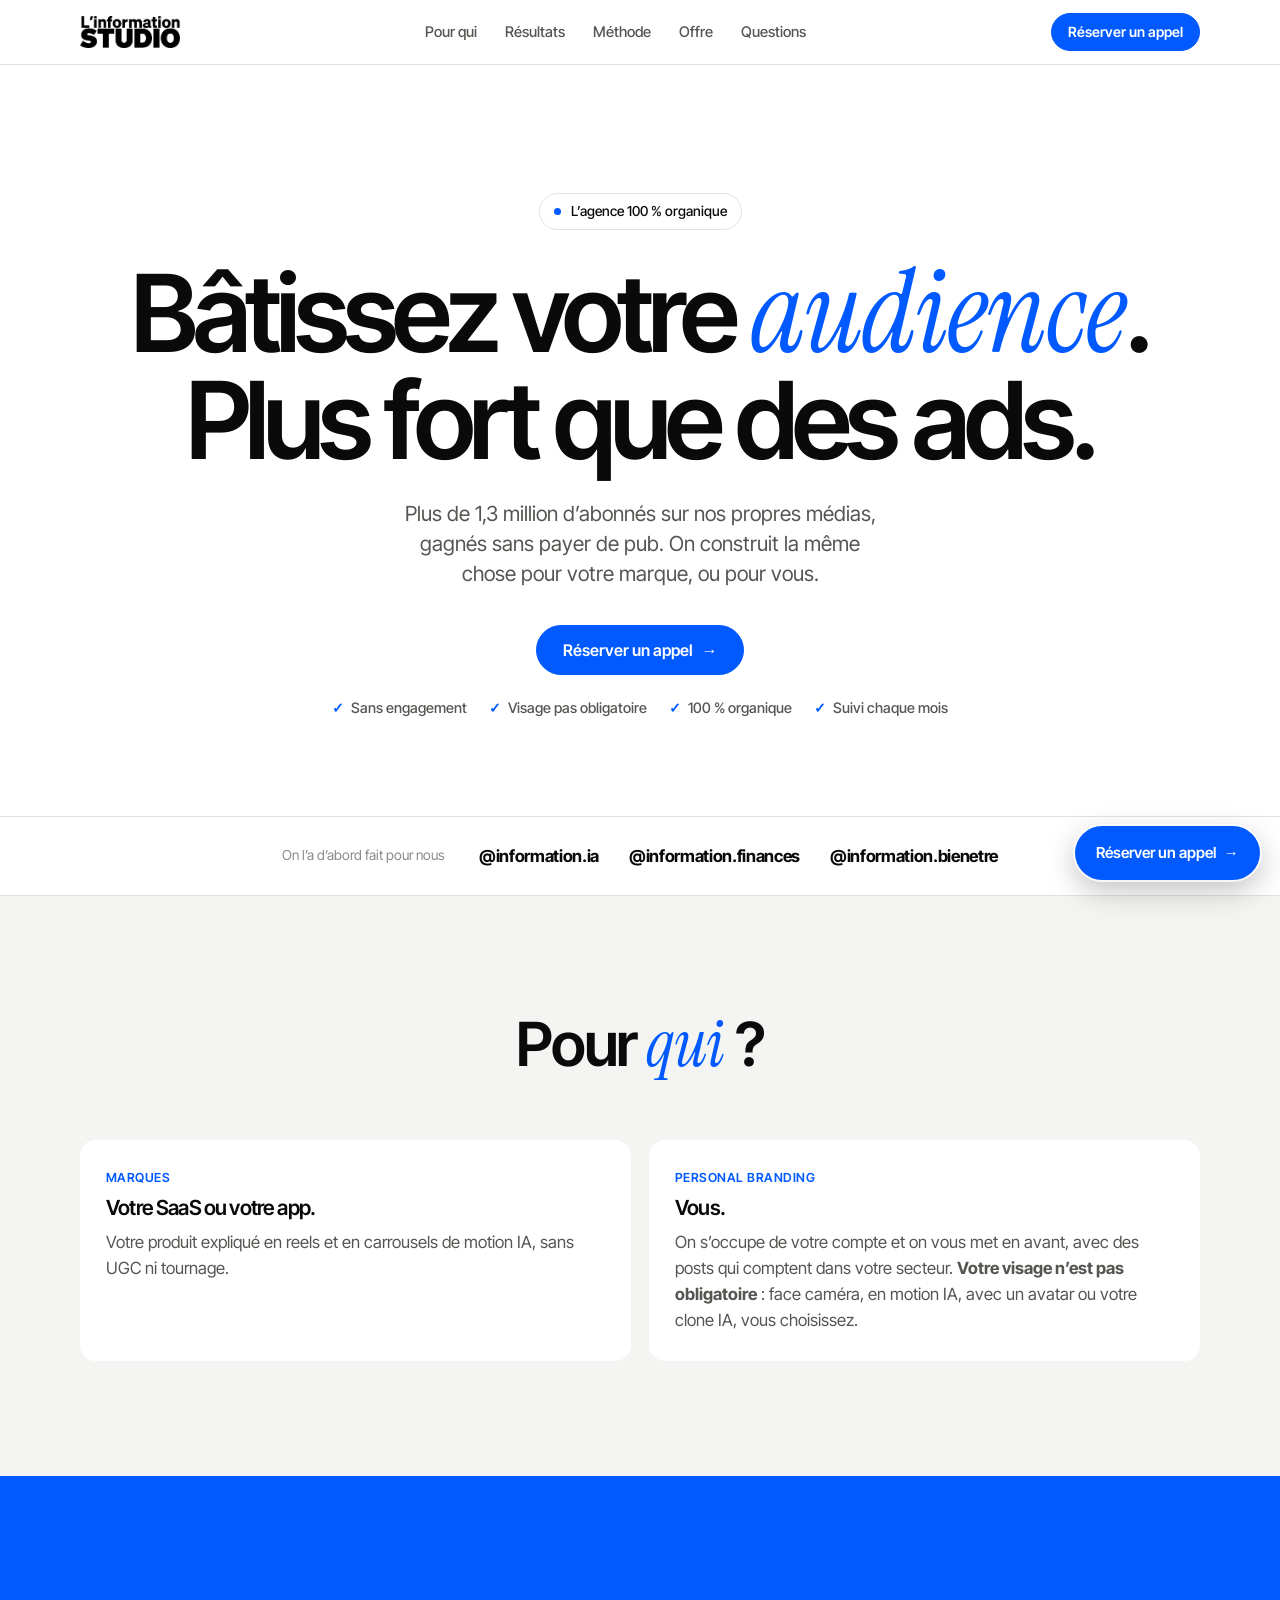
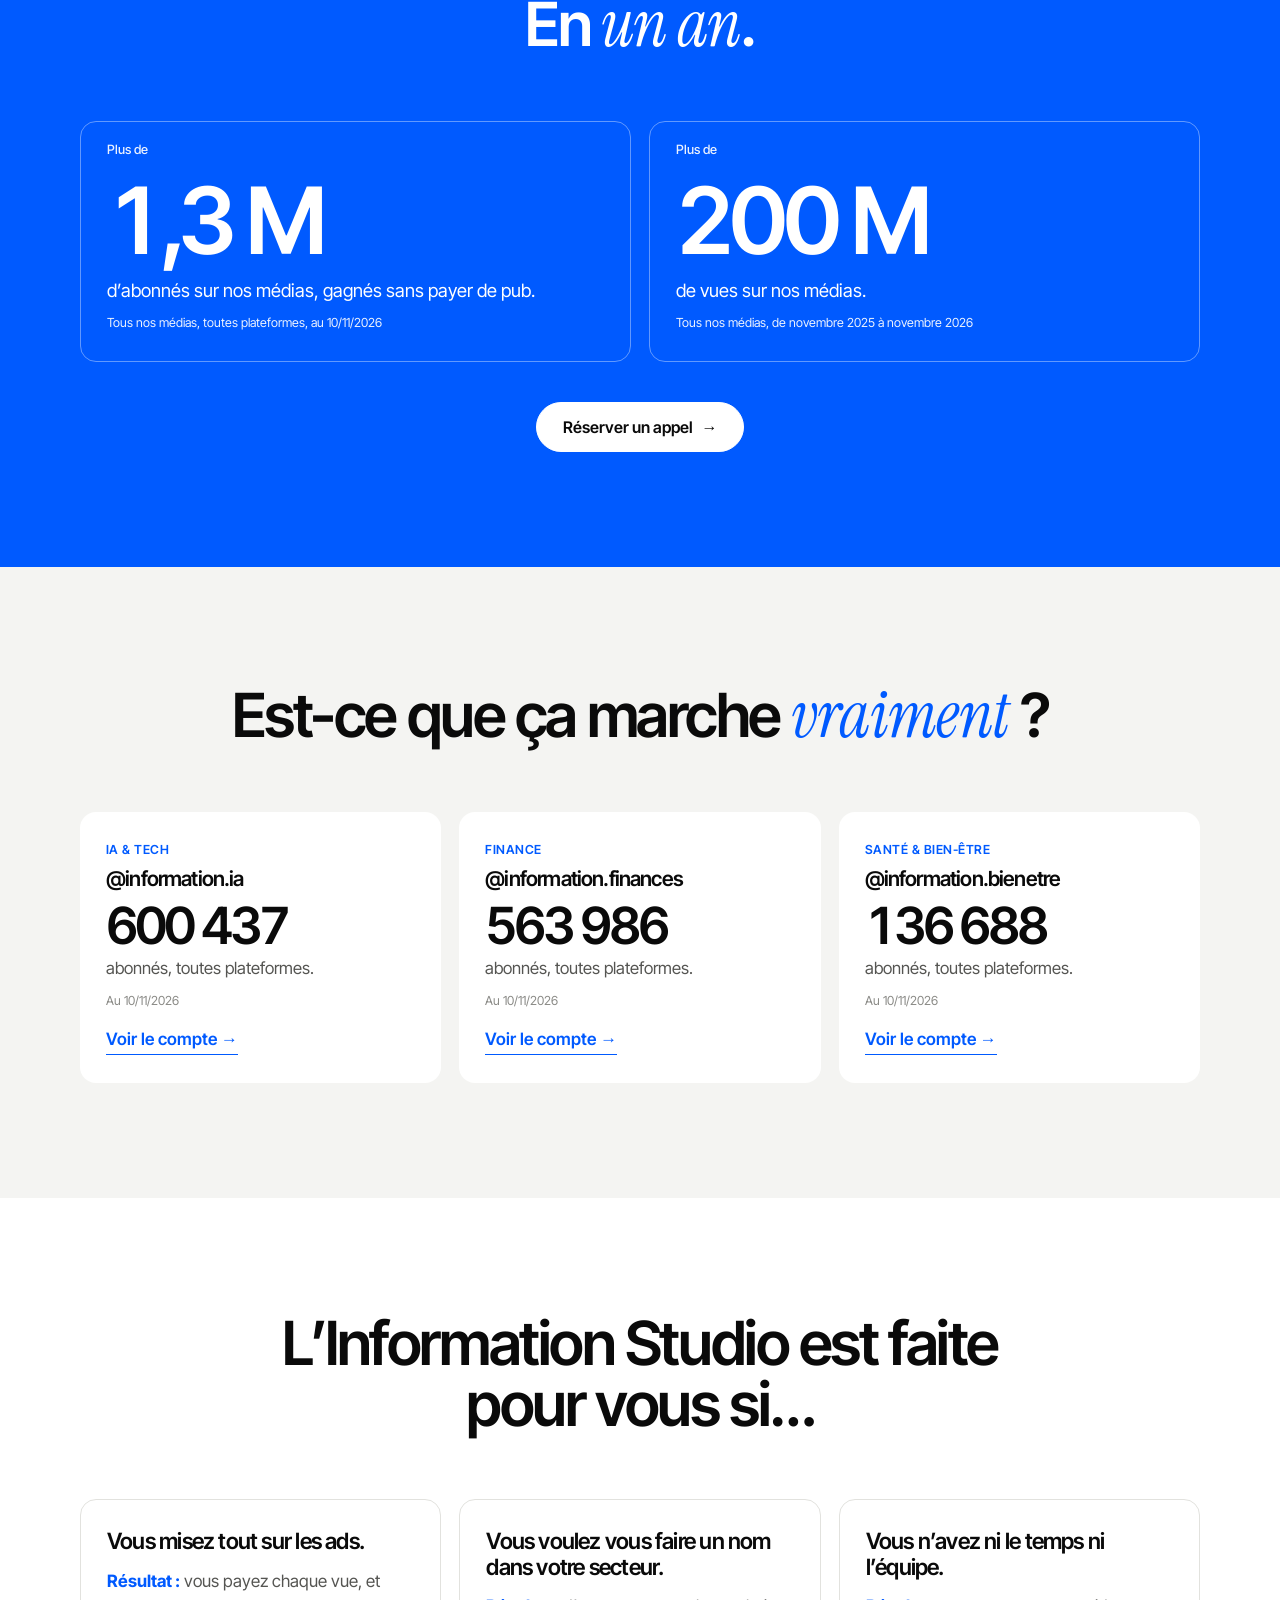
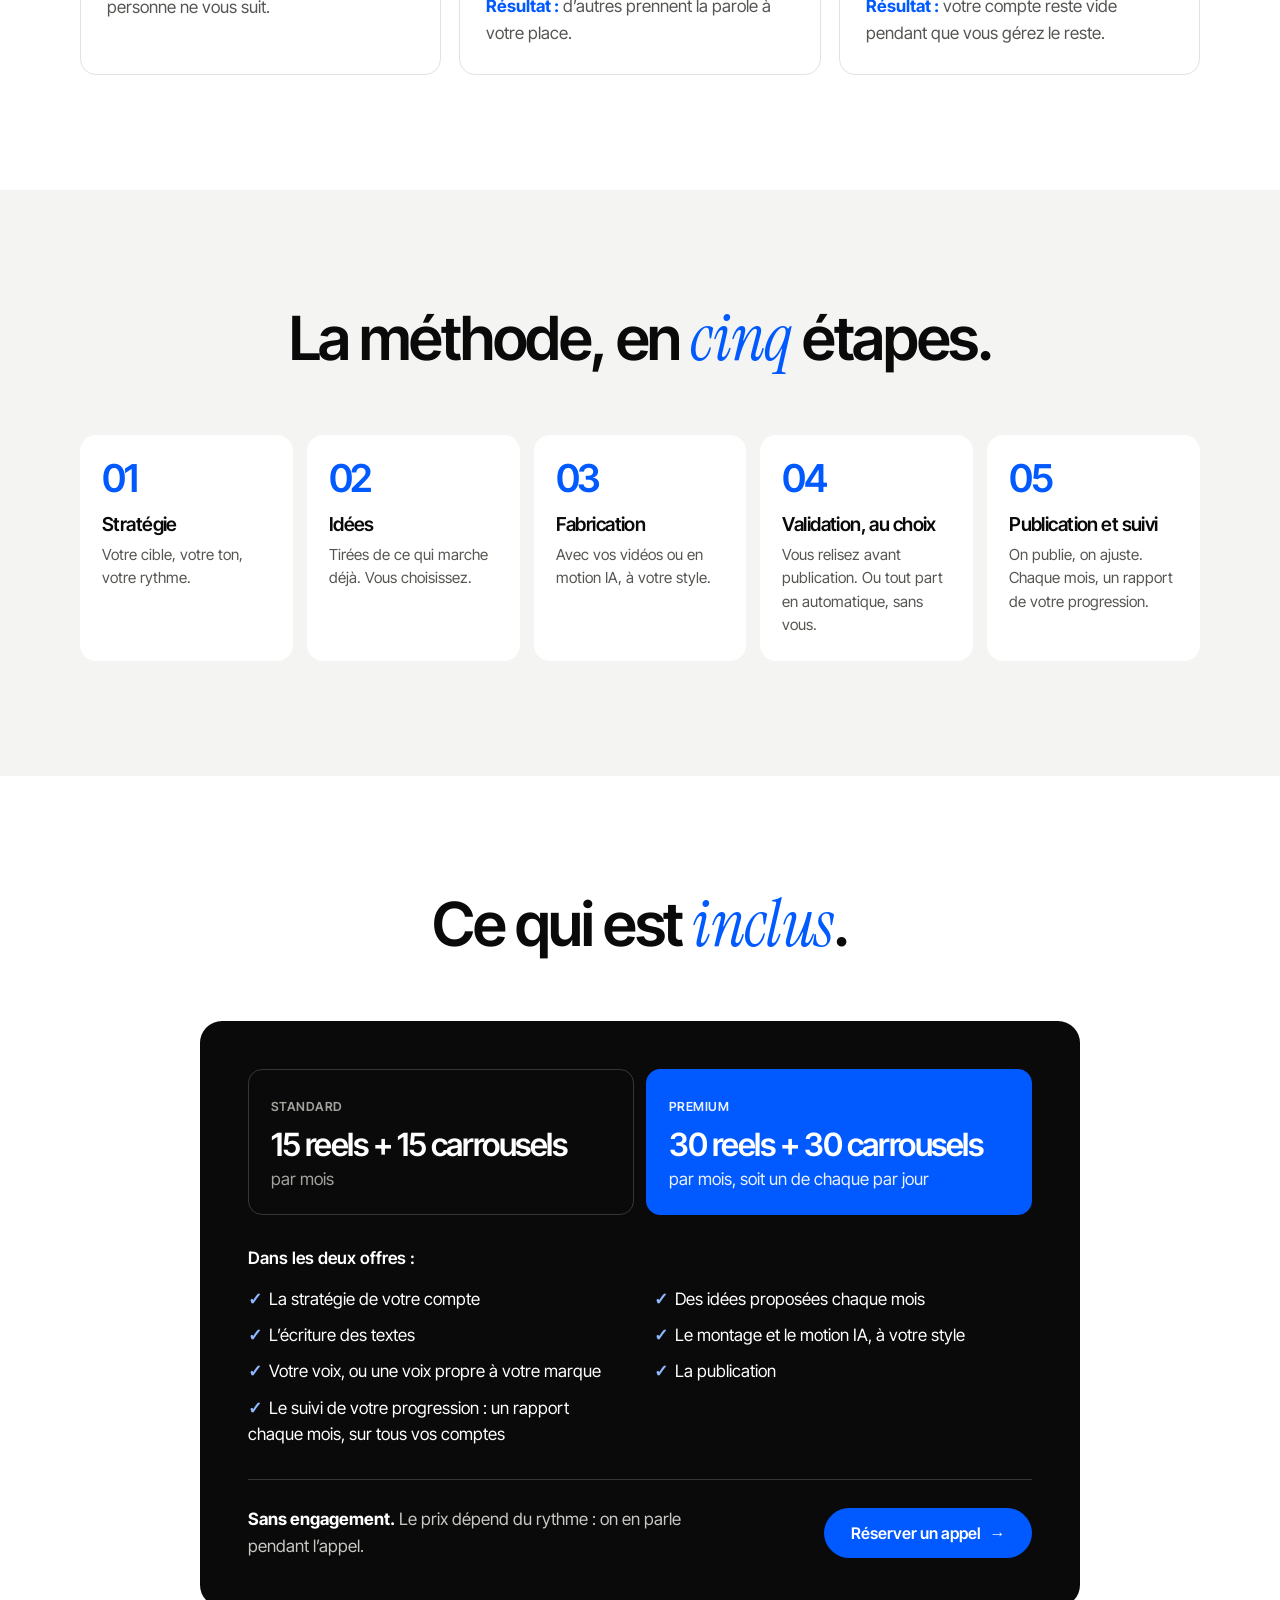
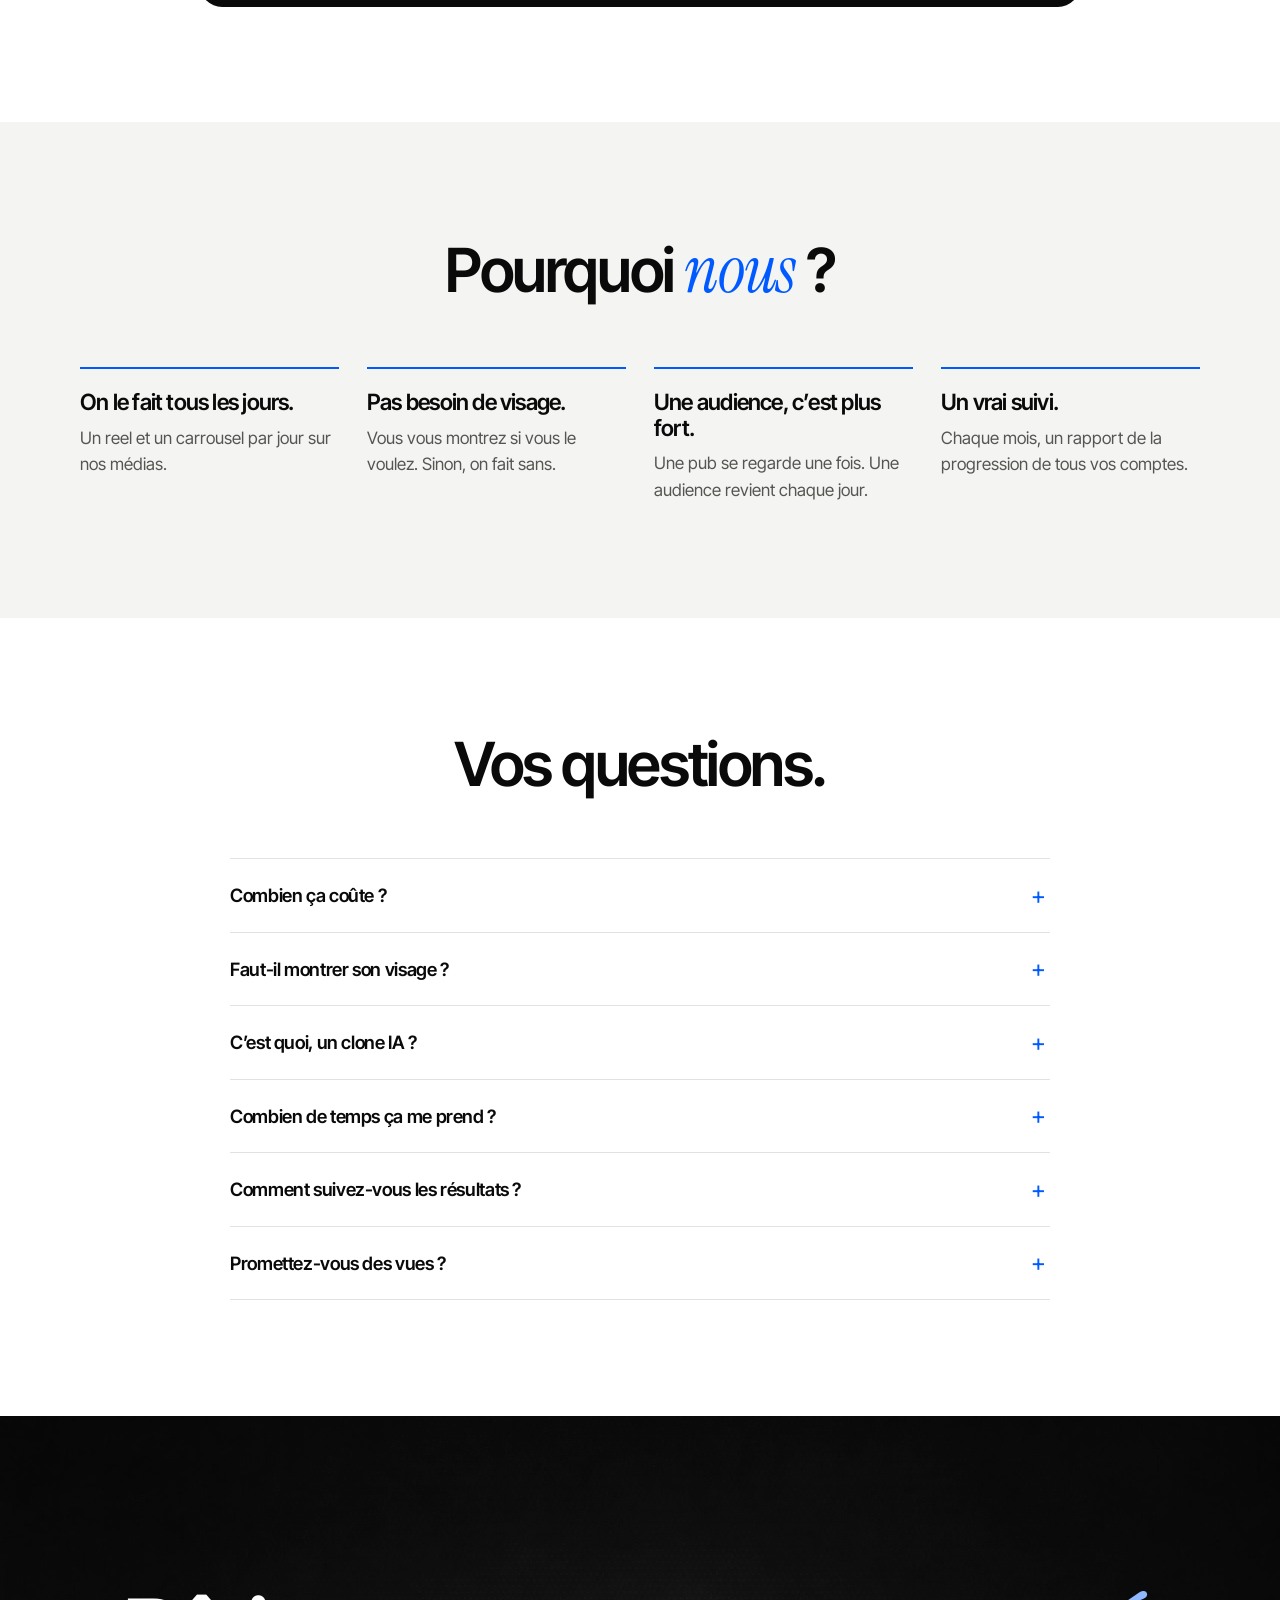
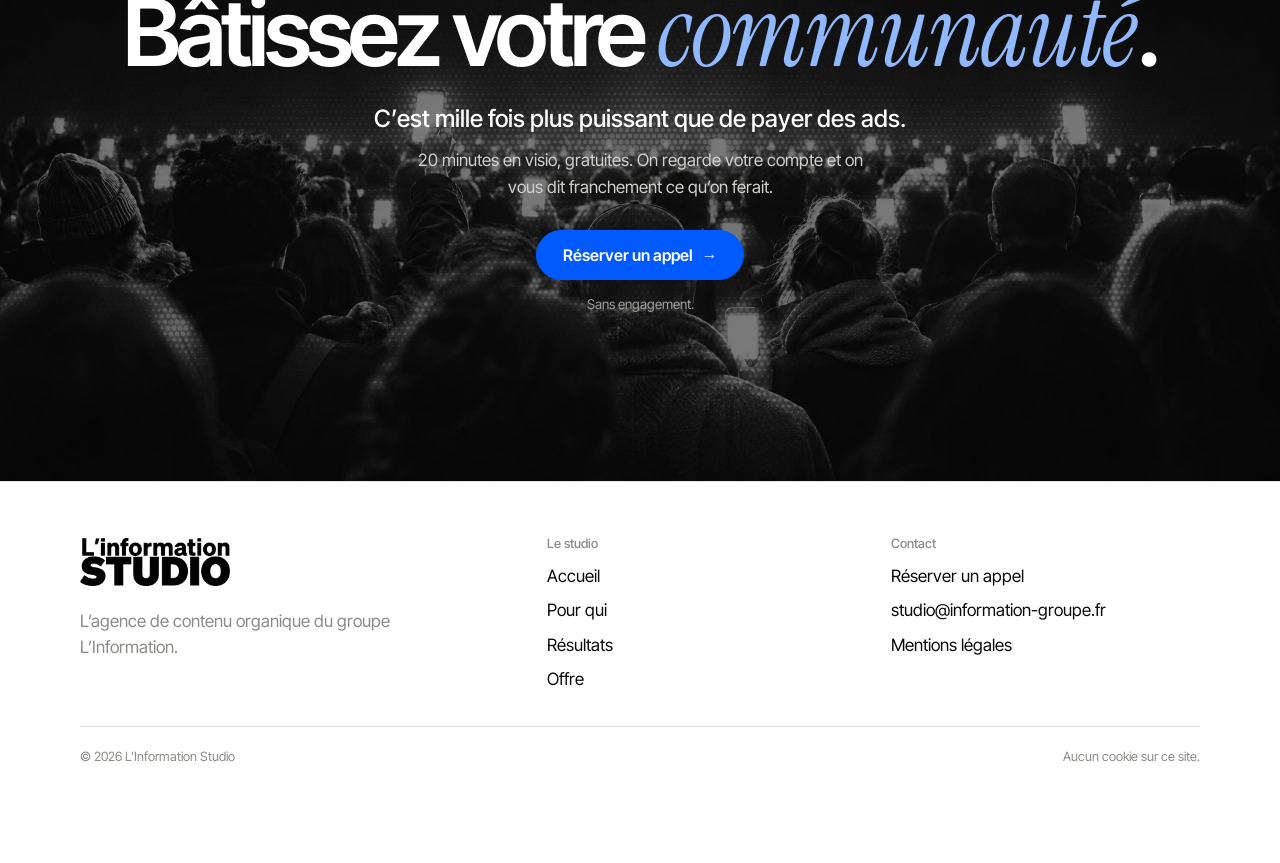
==== index.html @ b2f8e1bd "Mise en ligne du 11/11/2026 à 16:15" ====
<!doctype html>
<html lang="fr">
<head>
  <meta charset="utf-8">
  <meta name="viewport" content="width=device-width, initial-scale=1">
  <title>L’Information Studio — Bâtissez votre audience, c’est plus fort que des ads</title>
  <meta name="description" content="L’Information Studio bâtit l’audience organique des SaaS, des apps et des personnes, en reels et en carrousels. Une audience, une communauté : bien plus fort que des ads.">
  <meta name="robots" content="noindex">
  <meta name="theme-color" content="#ffffff">
  <meta property="og:type" content="website">
  <meta property="og:locale" content="fr_FR">
  <meta property="og:site_name" content="L’Information Studio">
  <meta property="og:title" content="Bâtissez votre audience. C’est plus fort que des ads.">
  <meta property="og:description" content="Reels et carrousels pour votre marque ou pour vous, avec ou sans visage. Chaque abonné gagné reste à vous.">
  <meta property="og:image" content="https://victor21270.github.io/information-studio/assets/apercu.png">
  <meta property="og:image:width" content="1200">
  <meta property="og:image:height" content="630">
  <meta name="twitter:card" content="summary_large_image">
  <link rel="icon" href="assets/favicon.png" type="image/png">
  <link rel="apple-touch-icon" href="assets/apple-touch-icon.png">
  <link rel="preload" href="assets/fonts/inter-tight-latin-600-normal.woff2" as="font" type="font/woff2" crossorigin>
  <link rel="stylesheet" href="style.css?v=0a76115e">
  <script src="script.js?v=7c178f80" defer></script>
</head>
<body>
  <a class="lien-evitement" href="#contenu">Aller au contenu</a>
  <header class="menu">
    <div class="page menu-in">
      <a class="logo" href="index.html" aria-label="L’Information Studio, accueil">
        <img src="assets/logo-studio.png" alt="L’Information Studio" width="100" height="32">
      </a>
      <nav class="nav" aria-label="Sections de la page">
        <a href="#pour-qui">Pour qui</a>
        <a href="#resultats">Résultats</a>
        <a href="#methode">Méthode</a>
        <a href="#offre">Offre</a>
        <a href="#questions">Questions</a>
      </nav>
      <a class="btn btn-petit" href="https://calendar.app.google/RDV-A-COMPLETER">Réserver un appel</a>
    </div>
  </header>
  <main id="contenu">

    <section class="une">
      <div class="page">
        <p class="etiquette">L’agence 100&nbsp;% organique</p>
        <h1>Bâtissez votre <em>audience</em>.<br>Plus fort que des ads.</h1>
        <p class="sous">Plus de 1,3&nbsp;million d’abonnés sur nos propres médias, gagnés sans payer de pub. On construit la même chose pour votre marque, ou pour vous.</p>
        <a class="btn" href="https://calendar.app.google/RDV-A-COMPLETER">Réserver un appel <span aria-hidden="true">→</span></a>
        <ul class="garanties"><li>Sans engagement</li><li>Visage pas obligatoire</li><li>100&nbsp;% organique</li><li>Suivi chaque mois</li></ul>
      </div>
    </section>

    <section class="bande" aria-label="Nos médias">
      <div class="page bande-in">
        <p>On l’a d’abord fait pour nous</p>
        <ul>
          <li><a href="https://www.instagram.com/information.ia/" target="_blank" rel="noopener">@information.ia</a></li>
          <li><a href="https://www.instagram.com/information.finances/" target="_blank" rel="noopener">@information.finances</a></li>
          <li><a href="https://www.instagram.com/information.bienetre/" target="_blank" rel="noopener">@information.bienetre</a></li>
        </ul>
      </div>
    </section>

    <section class="section gris-fond" id="pour-qui">
      <div class="page">
      <div class="titre">
        <h2>Pour <em>qui</em>&nbsp;?</h2>
      </div>
        <div class="cartes deux">
        <article class="carte">
          <span class="tag">Marques</span>
          <h3>Votre SaaS ou votre app.</h3>
          <p>Votre produit expliqué en reels et en carrousels de motion IA, sans UGC ni tournage.</p>
        </article>
        <article class="carte">
          <span class="tag">Personal branding</span>
          <h3>Vous.</h3>
          <p>On s’occupe de votre compte et on vous met en avant, avec des posts qui comptent dans votre secteur. <b>Votre visage n’est pas obligatoire</b>&nbsp;: face caméra, en motion IA, avec un avatar ou votre clone IA, vous choisissez.</p>
        </article>
        </div>
      </div>
    </section>

    <section class="section bande-accent">
      <div class="page">
      <div class="titre">
        <h2>En <em>un an</em>.</h2>
      </div>
        <div class="chiffres">
        <div class="case">
          <div class="n"><small>Plus de</small>1,3&nbsp;M</div>
          <p>d’abonnés sur nos médias, gagnés sans payer de pub.</p>
          <span class="source">Tous nos médias, toutes plateformes, au 10/11/2026</span>
        </div>
        <div class="case">
          <div class="n"><small>Plus de</small>200&nbsp;M</div>
          <p>de vues sur nos médias.</p>
          <span class="source">Tous nos médias, de novembre 2025 à novembre 2026</span>
        </div>
        </div>
        <div class="centre"><a class="btn btn-blanc" href="https://calendar.app.google/RDV-A-COMPLETER">Réserver un appel <span aria-hidden="true">→</span></a></div>
      </div>
    </section>

    <section class="section gris-fond" id="resultats">
      <div class="page">
      <div class="titre">
        <h2>Est-ce que ça marche <em>vraiment</em>&nbsp;?</h2>
      </div>
        <div class="cartes">
        <article class="carte">
          <span class="tag">IA &amp; tech</span>
          <h3>@information.ia</h3>
          <p><span class="gros">600&nbsp;437</span>abonnés, toutes plateformes.</p>
          <span class="source">Au 10/11/2026</span>
          <a class="lien" href="https://www.instagram.com/information.ia/" target="_blank" rel="noopener">Voir le compte <span aria-hidden="true">→</span></a>
        </article>
        <article class="carte">
          <span class="tag">Finance</span>
          <h3>@information.finances</h3>
          <p><span class="gros">563&nbsp;986</span>abonnés, toutes plateformes.</p>
          <span class="source">Au 10/11/2026</span>
          <a class="lien" href="https://www.instagram.com/information.finances/" target="_blank" rel="noopener">Voir le compte <span aria-hidden="true">→</span></a>
        </article>
        <article class="carte">
          <span class="tag">Santé &amp; bien-être</span>
          <h3>@information.bienetre</h3>
          <p><span class="gros">136&nbsp;688</span>abonnés, toutes plateformes.</p>
          <span class="source">Au 10/11/2026</span>
          <a class="lien" href="https://www.instagram.com/information.bienetre/" target="_blank" rel="noopener">Voir le compte <span aria-hidden="true">→</span></a>
        </article>
        </div>
      </div>
    </section>

    <section class="section">
      <div class="page">
      <div class="titre">
        <h2>L’Information Studio est faite pour vous si…</h2>
      </div>
        <div class="situations">
        <div class="situation">
          <h3>Vous misez tout sur les ads.</h3>
          <p><b>Résultat&nbsp;:</b> vous payez chaque vue, et personne ne vous suit.</p>
        </div>
        <div class="situation">
          <h3>Vous voulez vous faire un nom dans votre secteur.</h3>
          <p><b>Résultat&nbsp;:</b> d’autres prennent la parole à votre place.</p>
        </div>
        <div class="situation">
          <h3>Vous n’avez ni le temps ni l’équipe.</h3>
          <p><b>Résultat&nbsp;:</b> votre compte reste vide pendant que vous gérez le reste.</p>
        </div>
        </div>
      </div>
    </section>

    <section class="section gris-fond" id="methode">
      <div class="page">
      <div class="titre">
        <h2>La méthode, en <em>cinq</em> étapes.</h2>
      </div>
        <ol class="etapes">
        <li>
          <span class="num">01</span>
          <h3>Stratégie</h3>
          <p>Votre cible, votre ton, votre rythme.</p>
        </li>
        <li>
          <span class="num">02</span>
          <h3>Idées</h3>
          <p>Tirées de ce qui marche déjà. Vous choisissez.</p>
        </li>
        <li>
          <span class="num">03</span>
          <h3>Fabrication</h3>
          <p>Avec vos vidéos ou en motion IA, à votre style.</p>
        </li>
        <li>
          <span class="num">04</span>
          <h3>Validation, au choix</h3>
          <p>Vous relisez avant publication. Ou tout part en automatique, sans vous.</p>
        </li>
        <li>
          <span class="num">05</span>
          <h3>Publication et suivi</h3>
          <p>On publie, on ajuste. Chaque mois, un rapport de votre progression.</p>
        </li>
        </ol>
      </div>
    </section>

    <section class="section" id="offre">
      <div class="page">
      <div class="titre">
        <h2>Ce qui est <em>inclus</em>.</h2>
      </div>
        <div class="pack">
          <div class="offres">
            <div class="offre">
              <span class="tag">Standard</span>
              <div class="o-n">15 reels + 15 carrousels</div>
              <span class="o-r">par mois</span>
            </div>
            <div class="offre premium">
              <span class="tag">Premium</span>
              <div class="o-n">30 reels + 30 carrousels</div>
              <span class="o-r">par mois, soit un de chaque par jour</span>
            </div>
          </div>
          <p class="pack-titre">Dans les deux offres&nbsp;:</p>
          <ul class="coches"><li>La stratégie de votre compte</li><li>Des idées proposées chaque mois</li><li>L’écriture des textes</li><li>Le montage et le motion IA, à votre style</li><li>Votre voix, ou une voix propre à votre marque</li><li>La publication</li><li>Le suivi de votre progression&nbsp;: un rapport chaque mois, sur tous vos comptes</li></ul>
          <div class="pack-bas">
            <p><b>Sans engagement.</b> Le prix dépend du rythme&nbsp;: on en parle pendant l’appel.</p>
            <a class="btn" href="https://calendar.app.google/RDV-A-COMPLETER">Réserver un appel <span aria-hidden="true">→</span></a>
          </div>
        </div>
      </div>
    </section>

    <section class="section gris-fond">
      <div class="page">
      <div class="titre">
        <h2>Pourquoi <em>nous</em>&nbsp;?</h2>
      </div>
        <div class="pourquoi quatre">
        <div>
          <h3>On le fait tous les jours.</h3>
          <p>Un reel et un carrousel par jour sur nos médias.</p>
        </div>
        <div>
          <h3>Pas besoin de visage.</h3>
          <p>Vous vous montrez si vous le voulez. Sinon, on fait sans.</p>
        </div>
        <div>
          <h3>Une audience, c’est plus fort.</h3>
          <p>Une pub se regarde une fois. Une audience revient chaque jour.</p>
        </div>
        <div>
          <h3>Un vrai suivi.</h3>
          <p>Chaque mois, un rapport de la progression de tous vos comptes.</p>
        </div>
        </div>
      </div>
    </section>

    <section class="section" id="questions">
      <div class="page">
      <div class="titre">
        <h2>Vos questions.</h2>
      </div>
        <div class="faq">
          <details>
            <summary>Combien ça coûte&nbsp;?</summary>
            <p>Cela dépend du rythme choisi. On vous donne un prix clair pendant l’appel.</p>
          </details>
          <details>
            <summary>Faut-il montrer son visage&nbsp;?</summary>
            <p>Non. Pour une marque, tout se fait en motion IA, sans tournage. Pour vous, c’est au choix&nbsp;: face caméra avec votre téléphone, en motion IA sans aucun visage, avec un avatar ou avec votre clone IA.</p>
          </details>
          <details>
            <summary>C’est quoi, un clone IA&nbsp;?</summary>
            <p>Une version de vous faite par l’IA, à votre image et à votre voix. Il ne se crée qu’avec votre accord, et ses vidéos sont signalées comme faites par IA, comme le prévoient la loi influence de 2023 et l’AI Act européen.</p>
          </details>
          <details>
            <summary>Combien de temps ça me prend&nbsp;?</summary>
            <p>Un appel au départ. Ensuite, c’est au choix&nbsp;: vous relisez chaque contenu avant publication, ou tout tourne en automatique, sans vous.</p>
          </details>
          <details>
            <summary>Comment suivez-vous les résultats&nbsp;?</summary>
            <p>Chaque mois, vous recevez un rapport des performances de tous vos comptes&nbsp;: les abonnés, les vues, et ce qu’on ajuste pour le mois suivant.</p>
          </details>
          <details>
            <summary>Promettez-vous des vues&nbsp;?</summary>
            <p>Non, personne ne peut les promettre honnêtement. On promet la méthode, le rythme et un rapport franc chaque mois.</p>
          </details>
        </div>
      </div>
    </section>

    <section class="appel" id="rdv">
      <img class="appel-photo" src="assets/une-foule-tramee-2560.jpg" alt="" loading="lazy" decoding="async">
      <div class="page appel-in">
        <h2>Bâtissez votre <em>communauté</em>.</h2>
        <p class="punch">C’est mille fois plus puissant que de payer des ads.</p>
        <p>20 minutes en visio, gratuites. On regarde votre compte et on vous dit franchement ce qu’on ferait.</p>
        <a class="btn" href="https://calendar.app.google/RDV-A-COMPLETER">Réserver un appel <span aria-hidden="true">→</span></a>
        <span class="mention">Sans engagement.</span>
      </div>
    </section>
  </main>

  <footer class="pied">
    <div class="page">
      <div>
        <a class="logo" href="index.html" aria-label="L’Information Studio, accueil">
        <img src="assets/logo-studio.png" alt="L’Information Studio" width="100" height="32">
      </a>
        <p>L’agence de contenu organique du groupe L’Information.</p>
      </div>
      <div>
        <h4>Le studio</h4>
        <ul>
          <li><a href="index.html">Accueil</a></li>
          <li><a href="index.html#pour-qui">Pour qui</a></li>
          <li><a href="index.html#resultats">Résultats</a></li>
          <li><a href="index.html#offre">Offre</a></li>
        </ul>
      </div>
      <div>
        <h4>Contact</h4>
        <ul>
          <li><a href="https://calendar.app.google/RDV-A-COMPLETER">Réserver un appel</a></li>
          <!-- Adresse proposée, à créer chez OVH avant la mise en ligne -->
          <li><a href="mailto:studio@information-groupe.fr">studio@information-groupe.fr</a></li>
          <li><a href="mentions-legales.html">Mentions légales</a></li>
        </ul>
      </div>
      <div class="bas">
        <span>© 2026 L’Information Studio</span>
        <span>Aucun cookie sur ce site.</span>
      </div>
    </div>
  </footer>
  <a class="flottant" href="https://calendar.app.google/RDV-A-COMPLETER">Réserver un appel <span aria-hidden="true">→</span></a>
</body>
</html>
---- style.css ----
/* L'Information Studio — feuille de style, version 4 (09/11 au soir)
   Retour de Victor : « un peu trop complexe », revenir à la mécanique d'agenceshort, sur un site noir et blanc.
   Donc : fond blanc, texte noir, deux bandes noires, aucune couleur, aucun effet qui tourne.
   Léger avant tout : pas de filtre, pas de flou, pas de mélange de couleurs, pas d'animation en boucle.
   Polices hébergées sur le site : Inter Tight (OFL), Instrument Serif (OFL).
   11/11 : Victor trouve le noir et blanc « trop simple, trop sobre ». Il choisit le violet, puis le même jour le
   bleu électrique (« on va faire ça plutôt »). Une seule couleur,
   en aplat (aucun dégradé, aucun effet) : elle se change ici, dans --accent, --accent-fonce et --accent-clair.
   Le premier bleu (#1F3DFF) contenait du rouge : à l'écran, Victor le voyait encore violet. Celui-ci n'en a pas.
   Contrastes vérifiés : blanc sur --accent 5,4 ; --accent sur blanc 5,4 ; --accent-clair sur noir 9,9. */

@font-face { font-family: "Inter Tight"; src: url("assets/fonts/inter-tight-latin-400-normal.woff2") format("woff2"); font-weight: 400; font-display: swap; }
@font-face { font-family: "Inter Tight"; src: url("assets/fonts/inter-tight-latin-500-normal.woff2") format("woff2"); font-weight: 500; font-display: swap; }
@font-face { font-family: "Inter Tight"; src: url("assets/fonts/inter-tight-latin-600-normal.woff2") format("woff2"); font-weight: 600; font-display: swap; }
@font-face { font-family: "Inter Tight"; src: url("assets/fonts/inter-tight-latin-700-normal.woff2") format("woff2"); font-weight: 700; font-display: swap; }
@font-face { font-family: "Inter Tight"; src: url("assets/fonts/inter-tight-latin-800-normal.woff2") format("woff2"); font-weight: 800; font-display: swap; }
@font-face { font-family: "Instrument Serif"; src: url("assets/fonts/instrument-serif-italique.woff2") format("woff2"); font-weight: 400; font-style: italic; font-display: swap; }

:root {
  --noir: #0A0A0A;
  --blanc: #FFFFFF;
  --fond-gris: #F4F4F2;
  --texte-2: #555552;
  --gris: #8A8A86;
  --trait: #E2E2DE;
  --accent: #005AFF;        /* le bleu électrique : mots en italique, boutons, bande des chiffres, offre Premium */
  --accent-fonce: #0047CC;  /* au survol des boutons */
  --accent-clair: #8FB8FF;  /* le même bleu, lisible sur les fonds noirs */
  --page: 1200px;
  --gouttiere: clamp(16px, 4vw, 40px);
  --sans: "Inter Tight", "Helvetica Neue", Arial, sans-serif;
  --serif: "Instrument Serif", Georgia, "Times New Roman", serif;
  color-scheme: light;
}

*, *::before, *::after { box-sizing: border-box; }
html { -webkit-text-size-adjust: 100%; scroll-behavior: smooth; scroll-padding-top: 80px; }
body { margin: 0; background: var(--blanc); color: var(--noir); font-family: var(--sans); font-size: 17px; line-height: 1.55; -webkit-font-smoothing: antialiased; overflow-x: clip; }
img, video { display: block; max-width: 100%; }
a { color: inherit; }
p { margin: 0 0 1em; }
h1, h2, h3, h4 { margin: 0; font-weight: 600; letter-spacing: -0.04em; line-height: 1; }
em { font-family: var(--serif); font-style: italic; font-weight: 400; letter-spacing: -0.01em; font-size: 1.08em; color: var(--accent); }
.noir em, .pack em, .appel em, .client-zero em { color: var(--accent-clair); }
.bande-accent em { color: inherit; }
ul, ol { margin: 0; padding: 0; list-style: none; }
::selection { background: var(--accent); color: var(--blanc); }
:focus-visible { outline: 2px solid var(--accent); outline-offset: 3px; }
.page { width: 100%; max-width: var(--page); margin-inline: auto; padding-inline: var(--gouttiere); }
.centre { text-align: center; }
.lien-evitement { position: absolute; left: -999px; top: 8px; z-index: 200; background: var(--noir); color: var(--blanc); padding: 10px 14px; }
.lien-evitement:focus { left: 8px; }

/* ---------- Boutons : pilule bleue, blanche sur la bande bleue ---------- */
.btn { display: inline-flex; align-items: center; gap: .55em; padding: 1em 1.6em; border-radius: 999px; background: var(--accent); color: var(--blanc); border: 1px solid var(--accent); font-weight: 600; font-size: 1rem; line-height: 1; text-decoration: none; white-space: nowrap; transition: background .2s ease, color .2s ease; }
.btn:hover { background: var(--accent-fonce); border-color: var(--accent-fonce); }
.btn-petit { padding: .75em 1.15em; font-size: .88rem; }
.btn-blanc { background: var(--blanc); color: var(--noir); border-color: var(--blanc); }
.btn-blanc:hover { background: transparent; color: var(--blanc); }

/* ---------- Menu ---------- */
.menu { position: sticky; top: 0; z-index: 50; background: var(--blanc); border-bottom: 1px solid var(--trait); }
.menu-in { display: flex; align-items: center; justify-content: space-between; gap: 24px; height: 64px; }
.logo { display: inline-flex; flex: none; text-decoration: none; }
.logo img { display: block; height: 32px; width: auto; }
.nav { display: none; gap: 28px; font-size: .92rem; font-weight: 500; }
.nav a { text-decoration: none; color: var(--texte-2); }
.nav a:hover { color: var(--accent); }
@media (min-width: 860px) { .nav { display: flex; } }

/* ---------- Titres de section ---------- */
.section { padding-block: clamp(72px, 9vw, 120px); }
.gris-fond { background: var(--fond-gris); }
.titre { text-align: center; max-width: 820px; margin: 0 auto clamp(40px, 5vw, 64px); }
.titre h2 { font-size: clamp(2.1rem, 5vw, 3.8rem); }
.titre-sous { margin: 18px auto 0; max-width: 56ch; color: var(--texte-2); font-size: 1.08rem; }
.tag { display: inline-block; font-size: .78rem; font-weight: 600; letter-spacing: .04em; text-transform: uppercase; color: var(--gris); }
.source { display: block; font-size: .78rem; color: var(--gris); }
.lien { font-weight: 600; text-decoration: none; border-bottom: 1px solid currentColor; padding-bottom: 1px; color: var(--accent); }
.noir .lien, .client-zero .lien { color: var(--accent-clair); }

/* ---------- La une ---------- */
.une { text-align: center; padding-block: clamp(64px, 10vw, 130px) clamp(56px, 8vw, 96px); }
.etiquette { display: inline-flex; align-items: center; gap: 10px; margin-bottom: 28px; padding: 7px 14px; border: 1px solid var(--trait); border-radius: 999px; font-size: .86rem; font-weight: 500; }
.etiquette::before { content: ""; width: 7px; height: 7px; border-radius: 50%; background: var(--accent); }
.une h1 { font-size: clamp(2.8rem, 8.4vw, 6.8rem); letter-spacing: -0.055em; line-height: .95; }
.sous { max-width: 40ch; margin: 28px auto 36px; font-size: clamp(1.08rem, 1.8vw, 1.3rem); color: var(--texte-2); line-height: 1.45; }
.garanties { display: flex; flex-wrap: wrap; justify-content: center; gap: 8px 22px; margin-top: 22px; font-size: .9rem; font-weight: 500; color: var(--texte-2); }
.garanties li::before, .coches li::before { content: "✓"; margin-right: 7px; font-weight: 700; color: var(--accent); }

/* ---------- La bande des médias ---------- */
.bande { border-block: 1px solid var(--trait); padding-block: 26px; }
.bande-in { display: flex; flex-wrap: wrap; align-items: center; justify-content: center; gap: 10px 34px; }
.bande p { margin: 0; font-size: .86rem; color: var(--gris); }
.bande ul { display: flex; flex-wrap: wrap; justify-content: center; gap: 8px 30px; font-weight: 700; font-size: 1.05rem; letter-spacing: -0.02em; }
.bande a { text-decoration: none; }
.bande a:hover { text-decoration: underline; }

/* ---------- Bande noire (défilé, exemple médecins) ---------- */
.noir { background: var(--noir); color: var(--blanc); padding-block: clamp(72px, 9vw, 120px); }
.noir .titre-sous { color: #A3A39E; }

/* ---------- Le défilé : deux rangées de même hauteur qui glissent de droite à gauche ----------
   Seul « transform » bouge (calculé par la carte graphique, sans repeindre la page).
   L'animation ne tourne que quand la bande est à l'écran (script.js pose la classe .en-vue),
   et s'arrête sous la souris pour qu'on puisse regarder une vignette. Toute la bande tient dans un écran. */
.defile-zone { padding-block: clamp(56px, 6vw, 80px); }
.defile { display: grid; gap: 12px; margin: 4px 0 32px; overflow: hidden; }
.rang { overflow: hidden; }
.piste { display: flex; width: max-content; animation: defile var(--duree, 90s) linear infinite paused; will-change: transform; }
.defile-zone.en-vue .piste { animation-play-state: running; }
.defile-zone.en-vue .defile:hover .piste { animation-play-state: paused; }
@keyframes defile { to { transform: translateX(-50%); } }
.vignette { position: relative; flex: none; margin-right: 12px; border-radius: 9px; overflow: hidden; background: #1A1A1A; }
.vignette img { display: block; width: 100%; height: auto; }
.vignette.reel { width: 107px; }
.vignette.carrousel { width: 152px; }
.vignette::after { position: absolute; right: 6px; bottom: 6px; padding: 3px 5px; border-radius: 999px; background: rgba(0, 0, 0, .6); color: var(--blanc); font-size: .58rem; line-height: 1; }
.vignette.reel::after { content: "▶"; }
.vignette.carrousel::after { content: "•••"; letter-spacing: 1px; }
@media (max-width: 640px) {
  .defile { gap: 10px; }
  .vignette { margin-right: 10px; }
  .vignette.reel { width: 84px; }
  .vignette.carrousel { width: 120px; }
}
@media (prefers-reduced-motion: reduce) { .piste { animation: none; } .rang { overflow-x: auto; } }

/* ---------- Les chiffres ---------- */
.chiffres { display: grid; gap: 14px; margin-bottom: 40px; }
@media (min-width: 820px) { .chiffres { grid-auto-flow: column; grid-auto-columns: 1fr; gap: 18px; } }
.case { position: relative; border: 1px solid var(--trait); border-radius: 16px; padding: 46px 26px 28px; }
.case .n { font-size: clamp(2.8rem, 5vw, 4rem); font-weight: 600; letter-spacing: -0.06em; line-height: 1; font-variant-numeric: tabular-nums; }
.case .n small { position: absolute; top: 22px; left: 26px; font-size: .8rem; font-weight: 500; letter-spacing: 0; color: var(--gris); }
.case p { margin: 12px 0 10px; font-size: 1.05rem; line-height: 1.35; }
/* La bande de couleur (11/11) : « En un an. », puis les deux chiffres d'accroche en grand, en blanc sur un aplat bleu */
.section.bande-accent { background: var(--accent); color: var(--blanc); }
.bande-accent .case { border-color: rgba(255, 255, 255, .38); padding-top: 52px; }
.bande-accent .case .n { font-size: clamp(3.6rem, 7.4vw, 5.8rem); }
.bande-accent .case .n small, .bande-accent .source { color: rgba(255, 255, 255, .92); }
.bande-accent .case p { font-size: 1.15rem; }

/* ---------- Est-ce que ça marche vraiment ? ---------- */
.cartes { display: grid; gap: 14px; }
@media (min-width: 900px) { .cartes { grid-template-columns: repeat(3, 1fr); gap: 18px; } }
/* « Pour qui ? » (10/11) : deux cartes, les marques et le personal branding */
@media (min-width: 760px) { .cartes.deux { grid-template-columns: repeat(2, 1fr); gap: 18px; } }
.carte { background: var(--blanc); border-radius: 16px; padding: 28px 26px; display: flex; flex-direction: column; gap: 10px; align-items: flex-start; }
.carte h3 { font-size: 1.3rem; overflow-wrap: anywhere; }
.carte p { margin: 0; font-size: 1.05rem; color: var(--texte-2); }
.carte .gros { display: block; margin-bottom: 4px; font-size: clamp(2.4rem, 4vw, 3.2rem); font-weight: 600; letter-spacing: -0.06em; line-height: 1; color: var(--noir); font-variant-numeric: tabular-nums; }
.carte .lien { margin-top: 6px; }
.carte .tag { color: var(--accent); }
.client-zero .tag { color: var(--accent-clair); }
.client-zero { margin-top: 18px; background: var(--noir); color: var(--blanc); border-radius: 16px; padding: 30px 26px; display: grid; gap: 10px; justify-items: start; }
.client-zero h3 { font-size: clamp(1.6rem, 3vw, 2.3rem); }
.client-zero p { margin: 0; color: #C9C9C4; max-width: 62ch; }

/* ---------- Faite pour vous si… ---------- */
.situations { display: grid; gap: 14px; }
@media (min-width: 900px) { .situations { grid-template-columns: repeat(3, 1fr); gap: 18px; } }
.situation { border: 1px solid var(--trait); border-radius: 16px; padding: 28px 26px; }
.situation h3 { font-size: 1.4rem; letter-spacing: -0.035em; line-height: 1.15; margin-bottom: 14px; }
.situation p { margin: 0; color: var(--texte-2); }
.situation b { color: var(--accent); }

/* ---------- La méthode ---------- */
.etapes { display: grid; gap: 14px; counter-reset: none; }
@media (min-width: 700px) { .etapes { grid-template-columns: repeat(2, 1fr); } }
@media (min-width: 1080px) { .etapes { grid-template-columns: repeat(5, 1fr); } }
.etapes li { background: var(--blanc); border-radius: 16px; padding: 24px 22px; }
.etapes .num { display: block; font-size: 2.4rem; font-weight: 600; letter-spacing: -0.06em; line-height: 1; margin-bottom: 18px; color: var(--accent); }
.etapes h3 { font-size: 1.2rem; letter-spacing: -0.03em; margin-bottom: 8px; }
.etapes p { margin: 0; font-size: .95rem; color: var(--texte-2); }
@media (max-width: 699px) { .etapes li { display: grid; grid-template-columns: 52px 1fr; padding: 20px 18px; } .etapes .num { grid-row: span 2; font-size: 1.7rem; margin: 0; } }

/* ---------- Ce qui est inclus (le « pack ») ---------- */
.pack { max-width: 880px; margin-inline: auto; background: var(--noir); color: var(--blanc); border-radius: 22px; padding: clamp(26px, 4vw, 48px); }
.offres { display: grid; gap: 12px; }
@media (min-width: 680px) { .offres { grid-template-columns: 1fr 1fr; } }
.offre { border: 1px solid rgba(255,255,255,.18); border-radius: 14px; padding: 22px; }
.offre .tag { color: #A3A39E; }
/* Premium (11/11) : la carte en bleu plein, à côté de Standard simplement bordée */
.offre.premium { background: var(--accent); border-color: var(--accent); }
.offre.premium .tag, .offre.premium .o-r { color: rgba(255, 255, 255, .92); }
.o-n { margin-top: 10px; font-size: clamp(1.5rem, 3vw, 2rem); font-weight: 600; letter-spacing: -0.045em; line-height: 1.05; }
.o-r { display: block; margin-top: 4px; color: #A3A39E; }
.pack-titre { margin: 30px 0 14px; font-weight: 600; }
.coches { display: grid; gap: 10px 28px; }
@media (min-width: 680px) { .coches { grid-template-columns: 1fr 1fr; } }
.coches li::before { color: var(--accent-clair); }
.pack-bas { display: flex; flex-wrap: wrap; align-items: center; justify-content: space-between; gap: 18px 28px; margin-top: 32px; padding-top: 26px; border-top: 1px solid rgba(255,255,255,.18); }
.pack-bas p { margin: 0; color: #C9C9C4; max-width: 44ch; }
.pack-bas b { color: var(--blanc); }

/* ---------- Pourquoi nous ---------- */
.pourquoi { display: grid; gap: 28px; }
@media (min-width: 860px) { .pourquoi { grid-template-columns: repeat(3, 1fr); gap: 36px; } }
/* Quatre raisons (11/11, avec le suivi) : deux colonnes, puis quatre sur grand écran */
@media (min-width: 620px) { .pourquoi.quatre { grid-template-columns: repeat(2, 1fr); gap: 32px; } }
@media (min-width: 1040px) { .pourquoi.quatre { grid-template-columns: repeat(4, 1fr); gap: 28px; } }
.pourquoi > div { border-top: 2px solid var(--accent); padding-top: 20px; }
.pourquoi h3 { font-size: 1.4rem; letter-spacing: -0.035em; line-height: 1.15; margin-bottom: 10px; }
.pourquoi p { margin: 0; color: var(--texte-2); }

/* ---------- Questions ---------- */
.faq { max-width: 820px; margin-inline: auto; border-top: 1px solid var(--trait); }
.faq details { border-bottom: 1px solid var(--trait); }
.faq summary { list-style: none; cursor: pointer; position: relative; padding: 22px 44px 22px 0; font-size: 1.15rem; font-weight: 600; letter-spacing: -0.02em; }
.faq summary::-webkit-details-marker { display: none; }
.faq summary::after { content: "+"; position: absolute; right: 4px; top: 50%; transform: translateY(-50%); font-size: 1.5rem; font-weight: 400; color: var(--accent); }
.faq details[open] summary::after { content: "−"; }
.faq details p { margin: 0; padding: 0 0 22px; color: var(--texte-2); max-width: 64ch; }

/* ---------- Médecins : l'exemple de carrousel et le cadre ---------- */
.exemple { display: grid; gap: 60px; align-items: center; }
@media (min-width: 940px) { .exemple { grid-template-columns: 1.1fr .9fr; } }
.exemple .titre { text-align: left; margin: 0 0 32px; }
.exemple .titre-sous { margin-left: 0; }
.pile { position: relative; width: min(340px, 74vw); aspect-ratio: 4 / 5; justify-self: center; margin-bottom: 20px; }
.diapo { position: absolute; inset: 0; border-radius: 6px; background: var(--blanc); color: var(--noir); padding: 24px 22px; display: flex; flex-direction: column; overflow: hidden; }
.diapo:nth-child(1) { transform: rotate(-7deg) translate(-28px, 14px); background: #2A2A2A; }
.diapo:nth-child(2) { transform: rotate(-2.5deg) translate(-12px, 6px); background: #BDBDB8; }
.diapo:nth-child(3) { transform: rotate(2.5deg); }
.d-haut, .d-bas { display: flex; justify-content: space-between; font-size: .64rem; font-weight: 600; letter-spacing: .1em; text-transform: uppercase; }
.d-bas { font-size: .72rem; letter-spacing: 0; text-transform: none; }
.d-bas span:last-child { font-weight: 400; color: var(--texte-2); }
.d-titre { margin-top: 16px; font-family: var(--serif); font-style: italic; font-size: 2.1rem; line-height: .98; }
.d-titre b { font-family: var(--sans); font-style: normal; font-weight: 600; letter-spacing: -0.04em; font-size: .86em; }
.d-schema { position: relative; flex: 1; margin: 14px 0 12px; background: radial-gradient(58% 58% at 50% 55%, #D9D9D5 0%, #EDEDEA 60%, transparent 61%); }
.d-schema::after { content: ""; position: absolute; left: 50%; top: 18%; bottom: 18%; width: 22%; transform: translateX(-50%); border-radius: 40% 40% 46% 46%; border: 3px solid var(--noir); }
.cadre { display: grid; gap: 30px; align-items: start; }
@media (min-width: 900px) { .cadre { grid-template-columns: 1fr 1fr; gap: 60px; } .cadre .titre { text-align: left; margin: 0; } }
.cadre-liste { border-top: 1px solid var(--trait); }
.cadre-liste li { padding: 16px 0 16px 28px; border-bottom: 1px solid var(--trait); position: relative; }
.cadre-liste li::before { content: "✓"; position: absolute; left: 0; font-weight: 700; }
.petit { margin: 14px 0 0; font-size: .8rem; color: var(--gris); }

/* ---------- Le dernier appel, sur la photo de la foule (image fixe, aucun effet) ---------- */
.appel { position: relative; overflow: hidden; background: var(--noir); color: var(--blanc); text-align: center; }
.appel-photo { position: absolute; inset: 0; width: 100%; height: 100%; object-fit: cover; object-position: 50% 62%; opacity: .45; }
.appel::before { content: ""; position: absolute; inset: 0; background: radial-gradient(60% 55% at 50% 50%, rgba(10,10,10,.82), rgba(10,10,10,.35) 100%); }
.appel-in { position: relative; padding-block: clamp(90px, 13vw, 170px); display: grid; justify-items: center; }
.appel h2 { font-size: clamp(2.6rem, 7.4vw, 5.8rem); letter-spacing: -0.055em; }
.appel .punch { margin: 18px 0 10px; font-size: clamp(1.15rem, 2.2vw, 1.5rem); font-weight: 500; }
.appel p { color: #D2D2CD; max-width: 46ch; margin-bottom: 30px; }
.appel .punch { color: var(--blanc); }
.mention { margin-top: 14px; font-size: .84rem; color: #A3A39E; }

/* ---------- Pied de page ---------- */
.pied { padding-block: 56px 96px; border-top: 1px solid var(--trait); }
.pied .page { display: grid; gap: 34px; }
@media (min-width: 860px) { .pied .page { grid-template-columns: 1.4fr 1fr 1fr; } }
.pied .logo img { height: 48px; }
.pied p { margin: 14px 0 0; color: var(--gris); max-width: 34ch; }
.pied h4 { font-size: .8rem; font-weight: 500; letter-spacing: 0; color: var(--gris); margin-bottom: 12px; }
.pied ul { display: grid; gap: 8px; }
.pied a { text-decoration: none; } .pied a:hover { text-decoration: underline; }
.pied .bas { grid-column: 1 / -1; border-top: 1px solid var(--trait); padding-top: 20px; display: flex; flex-wrap: wrap; justify-content: space-between; gap: 12px; font-size: .8rem; color: var(--gris); }

/* ---------- Le bouton de rendez-vous toujours visible (CSS seul) ---------- */
.flottant { position: fixed; right: 20px; bottom: 20px; z-index: 60; display: inline-flex; gap: .5em; padding: 1em 1.4em; border-radius: 999px; background: var(--accent); color: var(--blanc); font-weight: 600; font-size: .95rem; text-decoration: none; box-shadow: 0 0 0 2px rgba(255,255,255,.8), 0 10px 30px rgba(0,0,0,.25); }  /* l'anneau blanc le détache de la bande bleue */
.flottant:hover { background: var(--accent-fonce); }
@media (max-width: 640px) {
  .flottant { left: 12px; right: 12px; bottom: calc(12px + env(safe-area-inset-bottom)); justify-content: center; }
  body { padding-bottom: 78px; }
}

/* ---------- Page texte (mentions légales) ---------- */
.texte-long { max-width: 760px; padding-block: 72px 96px; }
.texte-long h1 { font-size: clamp(2.4rem, 6vw, 3.8rem); margin-bottom: 36px; }
.texte-long h2 { font-size: 1.35rem; letter-spacing: -0.03em; margin: 40px 0 12px; }
.texte-long p { color: var(--texte-2); }
.a-completer { background: #EBEBE7; color: var(--noir); padding: 1px 6px; font-weight: 600; border-bottom: 1px dashed var(--noir); }

@media (prefers-reduced-motion: reduce) { html { scroll-behavior: auto; } * { transition: none !important; } }
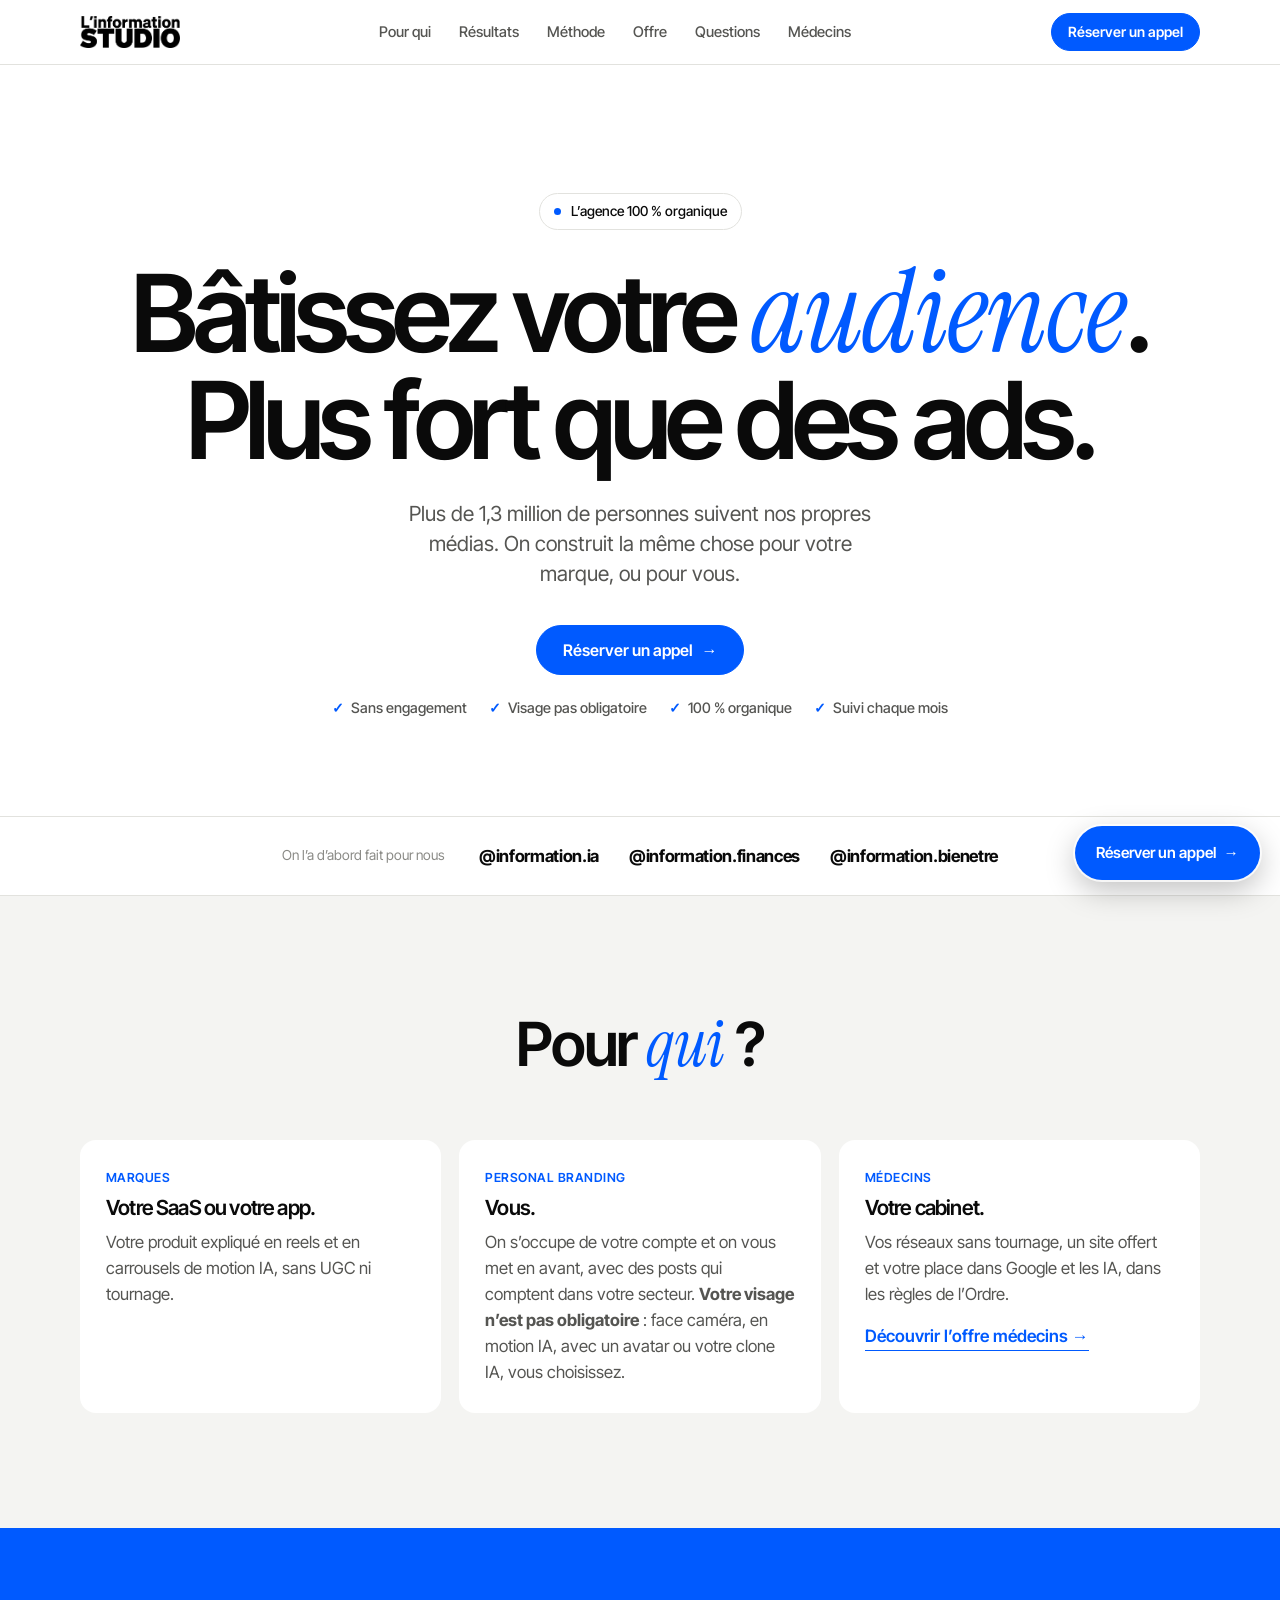
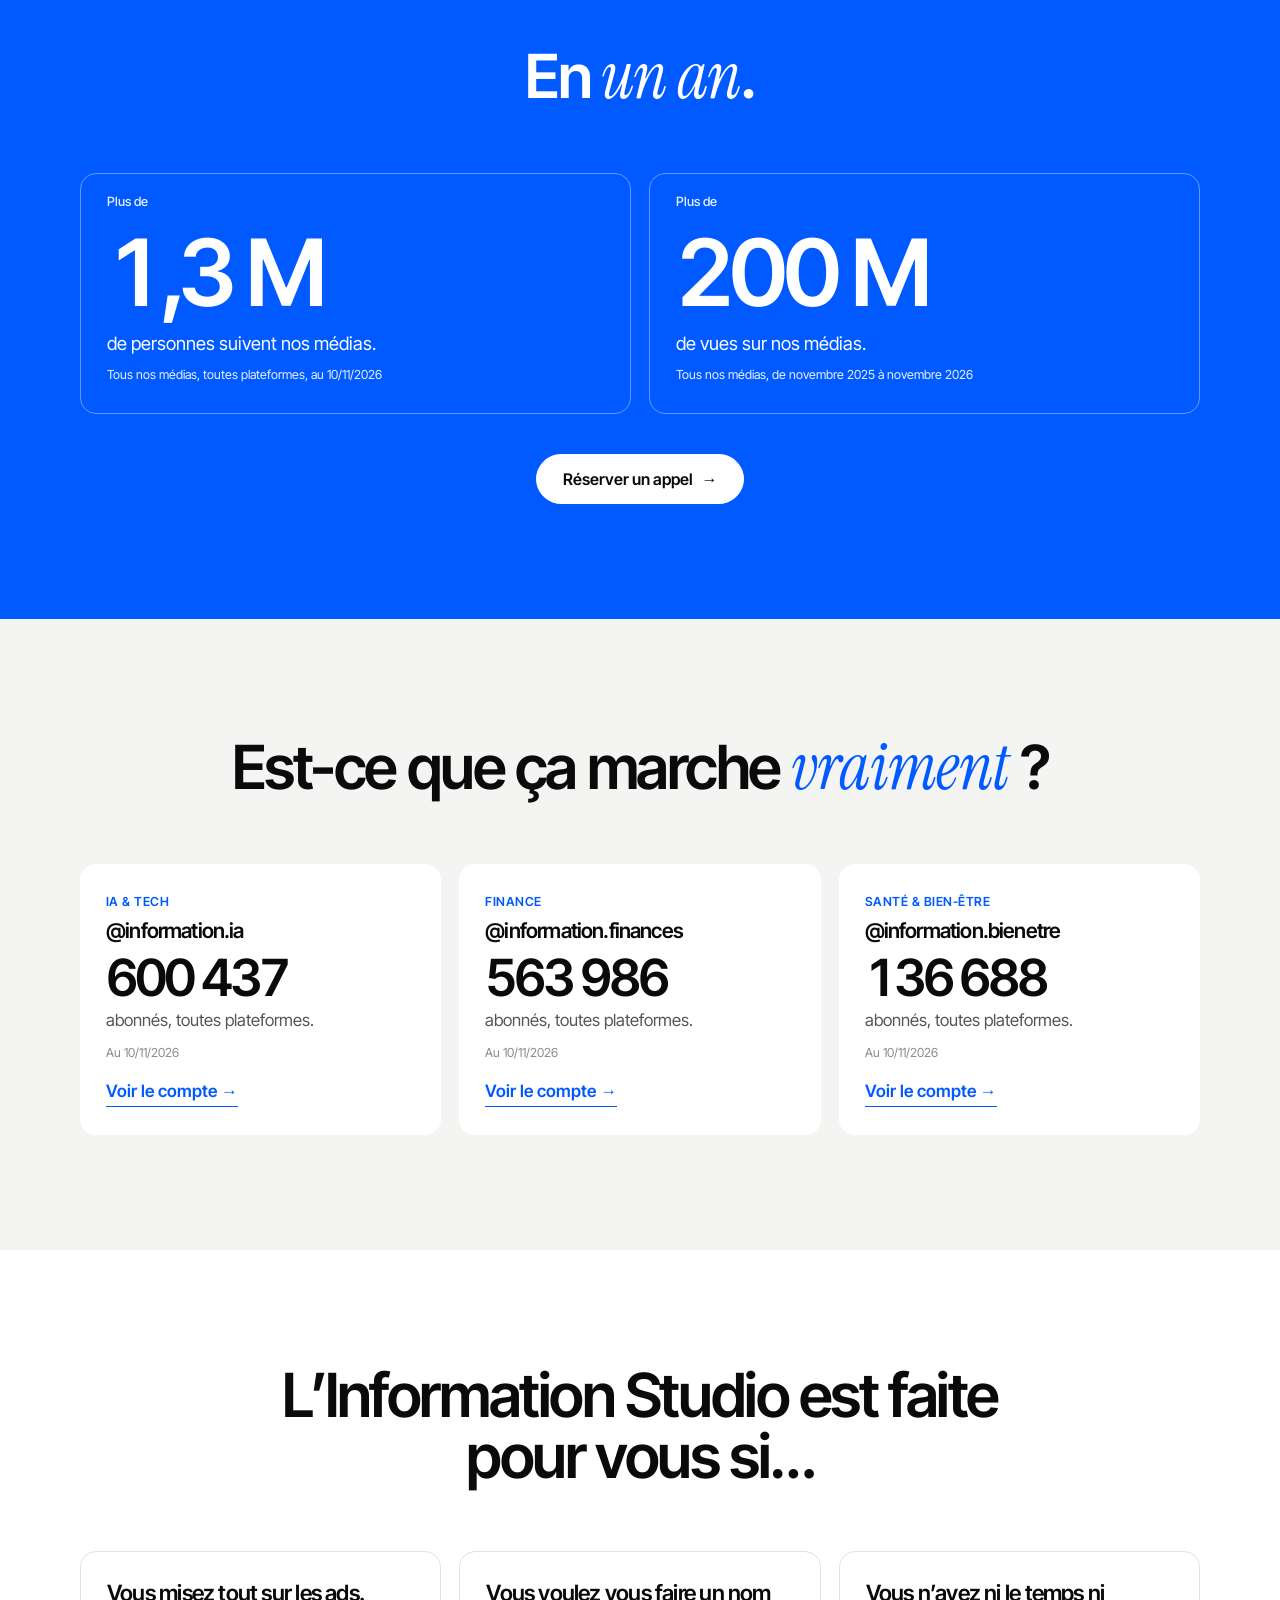
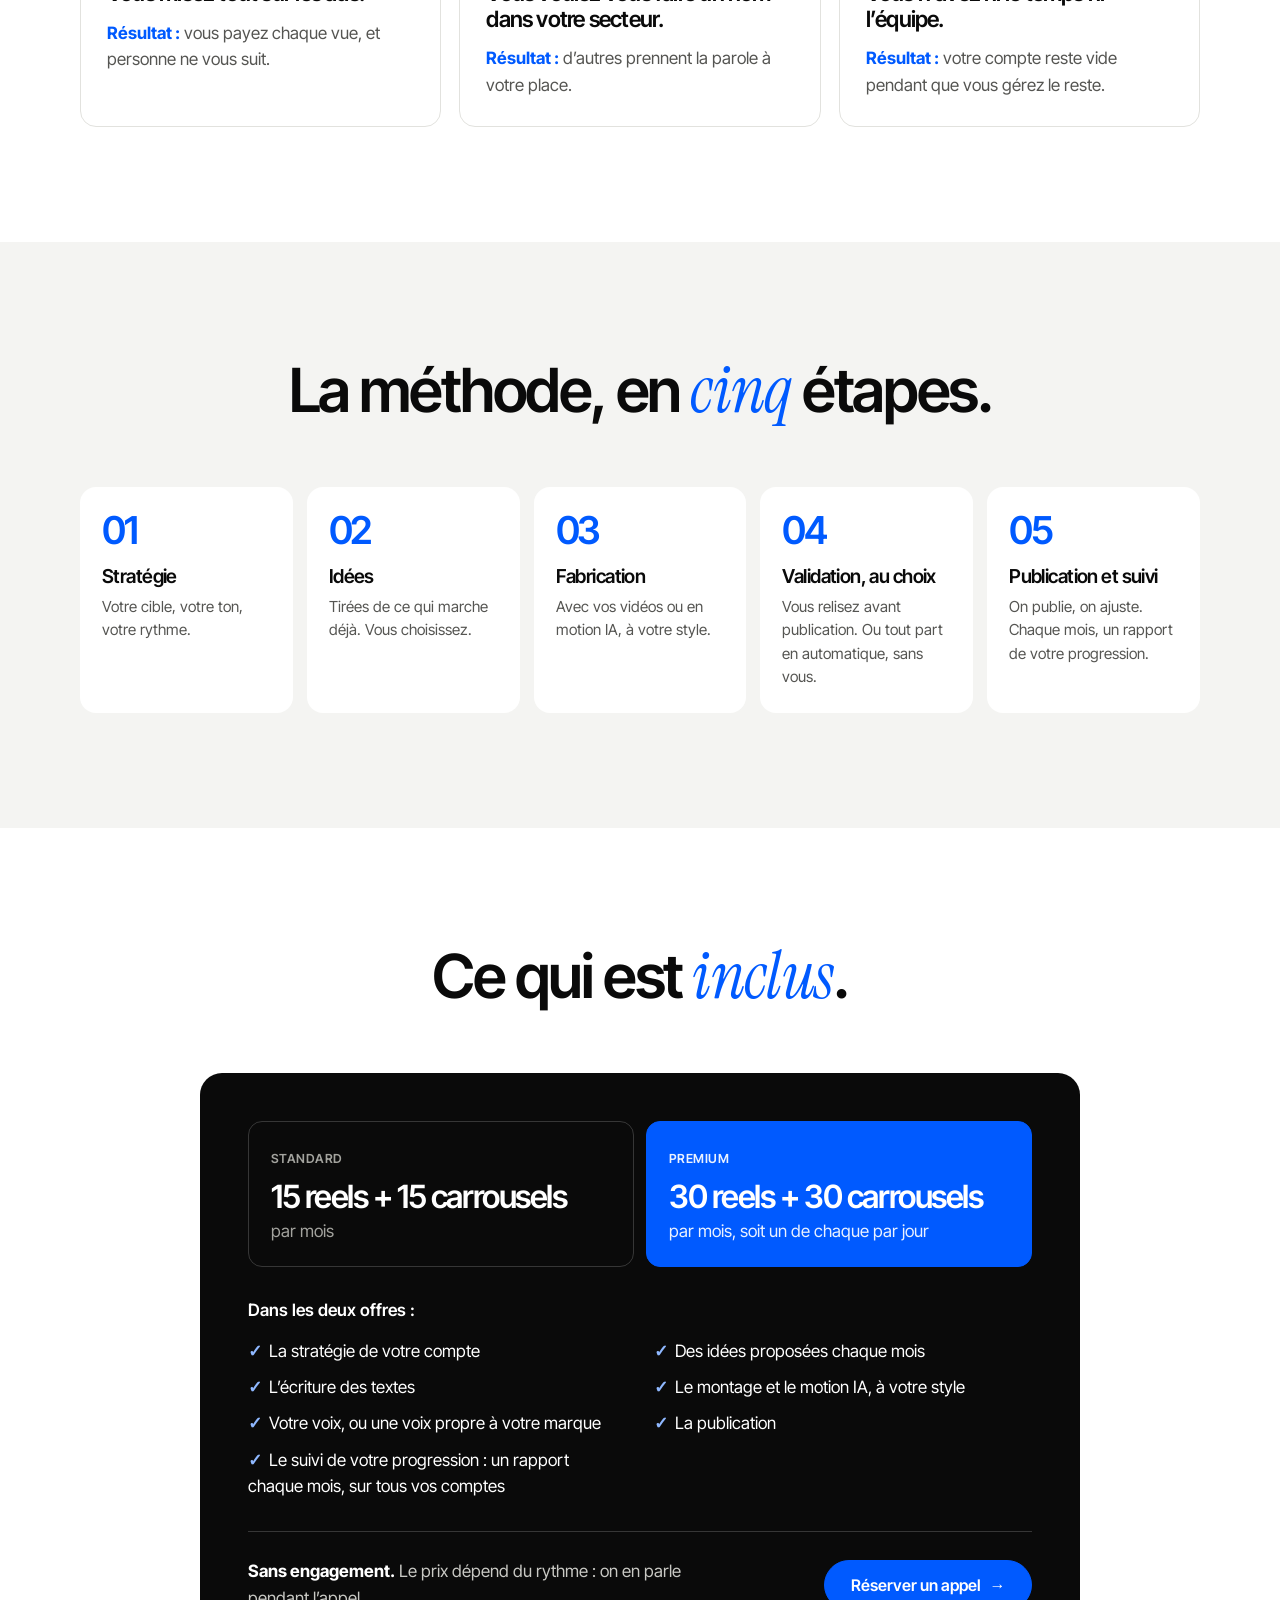
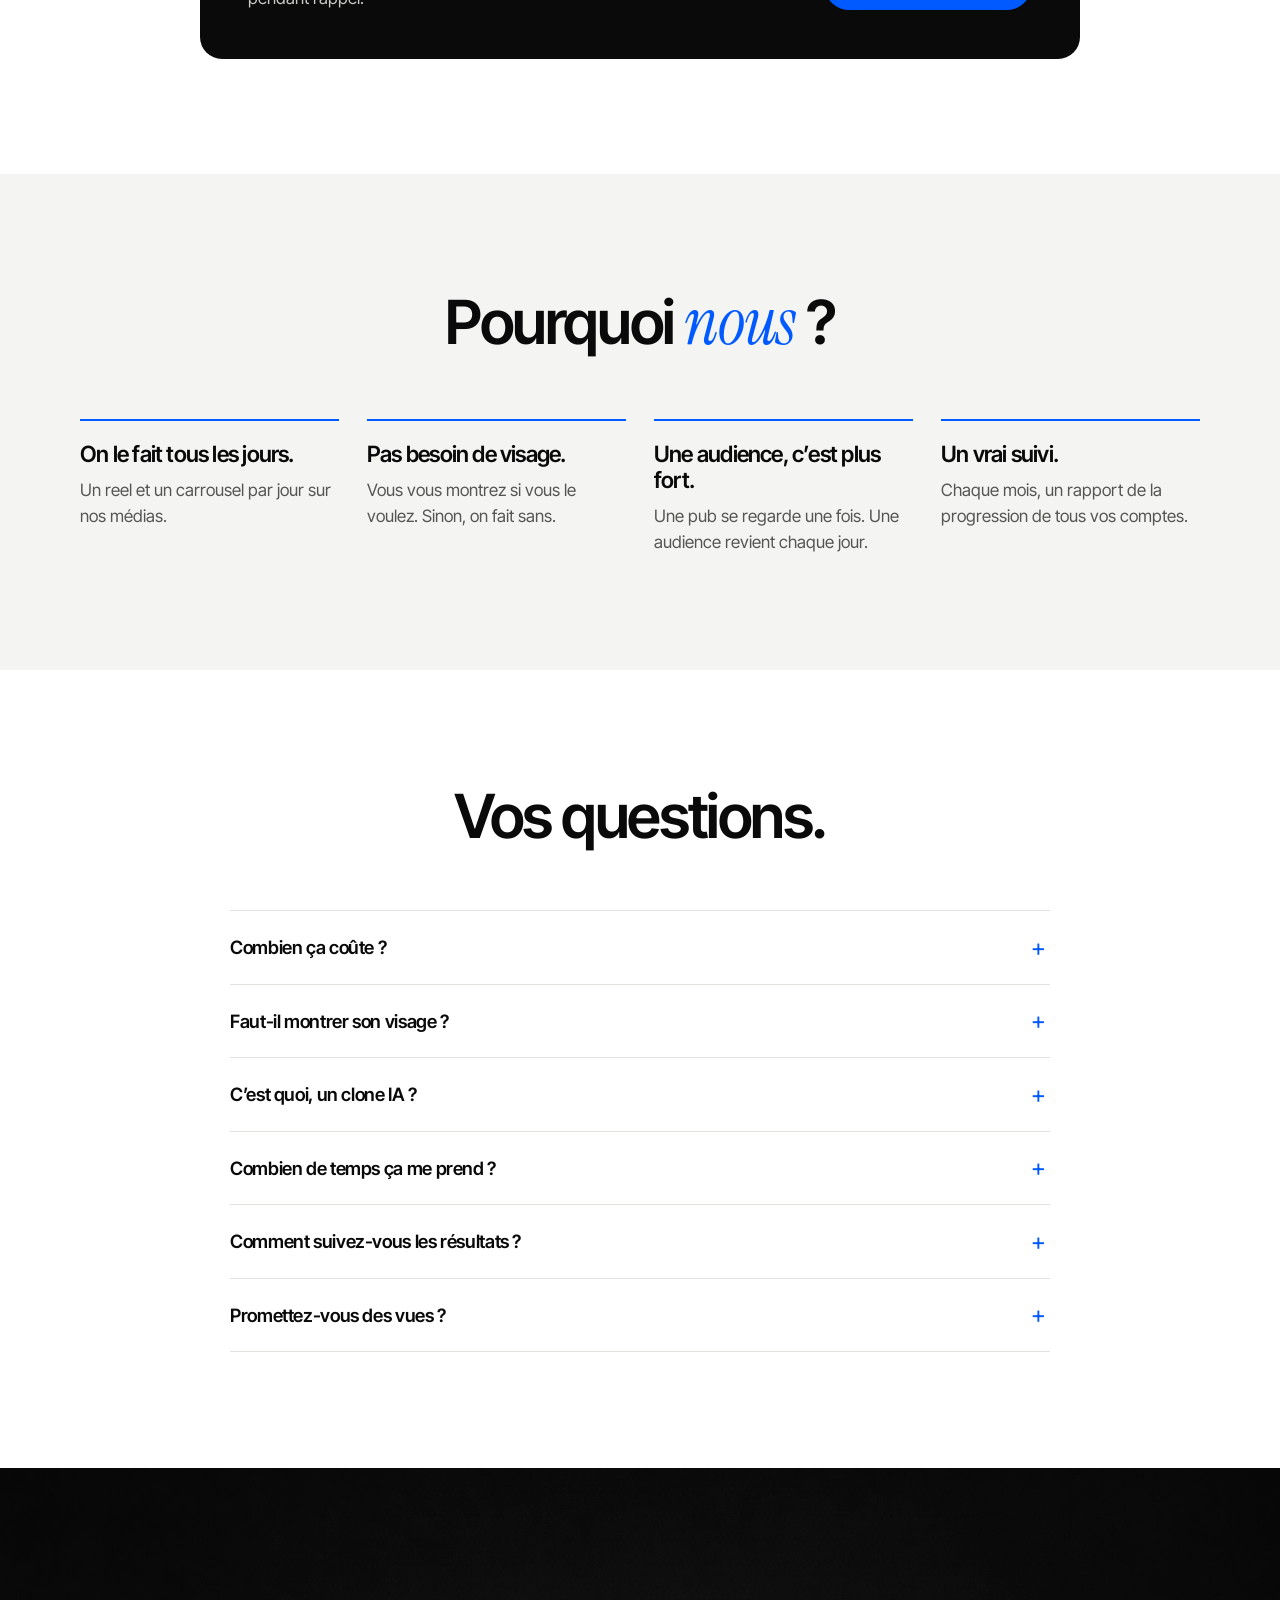
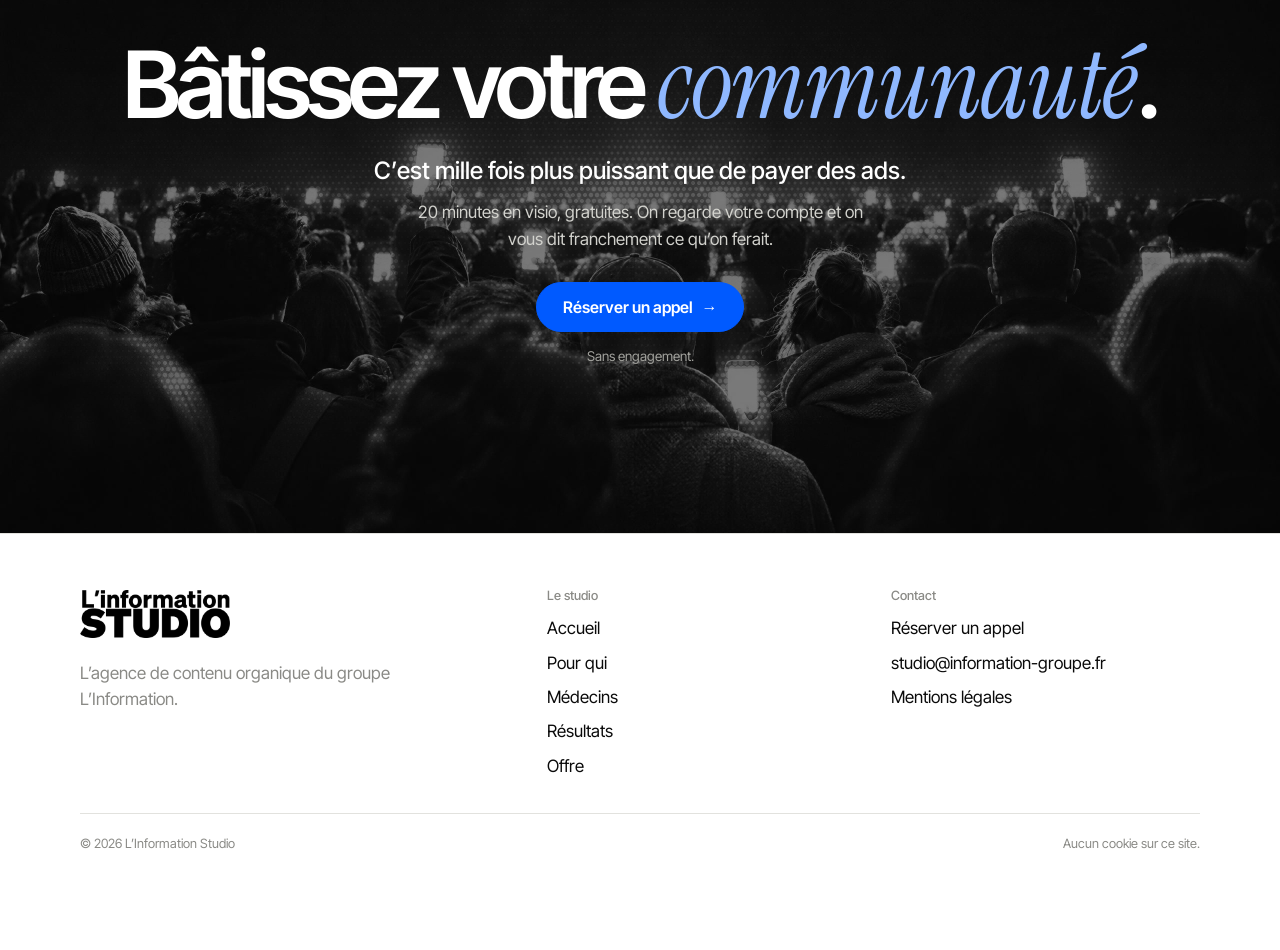
==== commit c6831195: "Mise en ligne du 28/11/2026 à 03:58" ====
--- a/index.html
+++ b/index.html
@@ -19,7 +19,7 @@
   <link rel="icon" href="assets/favicon.png" type="image/png">
   <link rel="apple-touch-icon" href="assets/apple-touch-icon.png">
   <link rel="preload" href="assets/fonts/inter-tight-latin-600-normal.woff2" as="font" type="font/woff2" crossorigin>
-  <link rel="stylesheet" href="style.css?v=0a76115e">
+  <link rel="stylesheet" href="style.css?v=168985af">
   <script src="script.js?v=7c178f80" defer></script>
 </head>
 <body>
@@ -35,6 +35,7 @@
         <a href="#methode">Méthode</a>
         <a href="#offre">Offre</a>
         <a href="#questions">Questions</a>
+        <a href="medecins.html">Médecins</a>
       </nav>
       <a class="btn btn-petit" href="https://calendar.app.google/RDV-A-COMPLETER">Réserver un appel</a>
     </div>
@@ -45,7 +46,7 @@
       <div class="page">
         <p class="etiquette">L’agence 100&nbsp;% organique</p>
         <h1>Bâtissez votre <em>audience</em>.<br>Plus fort que des ads.</h1>
-        <p class="sous">Plus de 1,3&nbsp;million d’abonnés sur nos propres médias, gagnés sans payer de pub. On construit la même chose pour votre marque, ou pour vous.</p>
+        <p class="sous">Plus de 1,3&nbsp;million de personnes suivent nos propres médias. On construit la même chose pour votre marque, ou pour vous.</p>
         <a class="btn" href="https://calendar.app.google/RDV-A-COMPLETER">Réserver un appel <span aria-hidden="true">→</span></a>
         <ul class="garanties"><li>Sans engagement</li><li>Visage pas obligatoire</li><li>100&nbsp;% organique</li><li>Suivi chaque mois</li></ul>
       </div>
@@ -67,7 +68,7 @@
       <div class="titre">
         <h2>Pour <em>qui</em>&nbsp;?</h2>
       </div>
-        <div class="cartes deux">
+        <div class="cartes">
         <article class="carte">
           <span class="tag">Marques</span>
           <h3>Votre SaaS ou votre app.</h3>
@@ -78,6 +79,12 @@
           <h3>Vous.</h3>
           <p>On s’occupe de votre compte et on vous met en avant, avec des posts qui comptent dans votre secteur. <b>Votre visage n’est pas obligatoire</b>&nbsp;: face caméra, en motion IA, avec un avatar ou votre clone IA, vous choisissez.</p>
         </article>
+        <article class="carte">
+          <span class="tag">Médecins</span>
+          <h3>Votre cabinet.</h3>
+          <p>Vos réseaux sans tournage, un site offert et votre place dans Google et les IA, dans les règles de l’Ordre.</p>
+          <a class="lien" href="medecins.html">Découvrir l’offre médecins <span aria-hidden="true">→</span></a>
+        </article>
         </div>
       </div>
     </section>
@@ -90,7 +97,7 @@
         <div class="chiffres">
         <div class="case">
           <div class="n"><small>Plus de</small>1,3&nbsp;M</div>
-          <p>d’abonnés sur nos médias, gagnés sans payer de pub.</p>
+          <p>de personnes suivent nos médias.</p>
           <span class="source">Tous nos médias, toutes plateformes, au 10/11/2026</span>
         </div>
         <div class="case">
@@ -304,6 +311,7 @@
         <ul>
           <li><a href="index.html">Accueil</a></li>
           <li><a href="index.html#pour-qui">Pour qui</a></li>
+          <li><a href="medecins.html">Médecins</a></li>
           <li><a href="index.html#resultats">Résultats</a></li>
           <li><a href="index.html#offre">Offre</a></li>
         </ul>
--- a/style.css
+++ b/style.css
@@ -41,7 +41,7 @@
 p { margin: 0 0 1em; }
 h1, h2, h3, h4 { margin: 0; font-weight: 600; letter-spacing: -0.04em; line-height: 1; }
 em { font-family: var(--serif); font-style: italic; font-weight: 400; letter-spacing: -0.01em; font-size: 1.08em; color: var(--accent); }
-.noir em, .pack em, .appel em, .client-zero em { color: var(--accent-clair); }
+.noir em, .pack em, .appel em, .client-zero em, .encart em { color: var(--accent-clair); }
 .bande-accent em { color: inherit; }
 ul, ol { margin: 0; padding: 0; list-style: none; }
 ::selection { background: var(--accent); color: var(--blanc); }
@@ -151,10 +151,10 @@
 .carte .gros { display: block; margin-bottom: 4px; font-size: clamp(2.4rem, 4vw, 3.2rem); font-weight: 600; letter-spacing: -0.06em; line-height: 1; color: var(--noir); font-variant-numeric: tabular-nums; }
 .carte .lien { margin-top: 6px; }
 .carte .tag { color: var(--accent); }
-.client-zero .tag { color: var(--accent-clair); }
-.client-zero { margin-top: 18px; background: var(--noir); color: var(--blanc); border-radius: 16px; padding: 30px 26px; display: grid; gap: 10px; justify-items: start; }
-.client-zero h3 { font-size: clamp(1.6rem, 3vw, 2.3rem); }
-.client-zero p { margin: 0; color: #C9C9C4; max-width: 62ch; }
+.client-zero .tag, .encart .tag { color: var(--accent-clair); }
+.client-zero, .encart { margin-top: 18px; background: var(--noir); color: var(--blanc); border-radius: 16px; padding: 30px 26px; display: grid; gap: 10px; justify-items: start; }
+.client-zero h3, .encart h3 { font-size: clamp(1.6rem, 3vw, 2.3rem); }
+.client-zero p, .encart p { margin: 0; color: #C9C9C4; max-width: 62ch; }
 
 /* ---------- Faite pour vous si… ---------- */
 .situations { display: grid; gap: 14px; }
@@ -230,11 +230,37 @@
 .d-schema { position: relative; flex: 1; margin: 14px 0 12px; background: radial-gradient(58% 58% at 50% 55%, #D9D9D5 0%, #EDEDEA 60%, transparent 61%); }
 .d-schema::after { content: ""; position: absolute; left: 50%; top: 18%; bottom: 18%; width: 22%; transform: translateX(-50%); border-radius: 40% 40% 46% 46%; border: 3px solid var(--noir); }
 .cadre { display: grid; gap: 30px; align-items: start; }
-@media (min-width: 900px) { .cadre { grid-template-columns: 1fr 1fr; gap: 60px; } .cadre .titre { text-align: left; margin: 0; } }
+@media (min-width: 900px) { .cadre { grid-template-columns: 1fr 1.5fr; gap: 56px; } .cadre .titre { text-align: left; margin: 0; } }
 .cadre-liste { border-top: 1px solid var(--trait); }
 .cadre-liste li { padding: 16px 0 16px 28px; border-bottom: 1px solid var(--trait); position: relative; }
 .cadre-liste li::before { content: "✓"; position: absolute; left: 0; font-weight: 700; }
 .petit { margin: 14px 0 0; font-size: .8rem; color: var(--gris); }
+
+/* ---------- Page médecins (23/11/2026) : l'exemple, la page de validation, le cadre ----------
+   Des images fixes (WebP), aucune animation, aucun effet. */
+.insecable { white-space: nowrap; }
+.ex-legende { margin: 0 0 14px; font-size: .78rem; font-weight: 600; letter-spacing: .04em; text-transform: uppercase; color: #A3A39E; }
+.ex-site { max-width: 980px; margin: 0 auto 56px; }
+.ex-site img { width: 100%; height: auto; border-radius: 12px; }
+.ex-posts { max-width: 820px; margin: 0 auto; }
+.ex-posts .rangee { display: grid; grid-template-columns: repeat(3, 1fr); gap: clamp(8px, 2vw, 18px); }
+.ex-posts img { width: 100%; height: auto; border-radius: 8px; }
+.ex-boutons { margin-top: 48px; }
+.part { display: grid; gap: 48px; align-items: center; }
+@media (min-width: 940px) { .part { grid-template-columns: 1.2fr .8fr; gap: 72px; } }
+.part .titre { text-align: left; margin: 0 0 28px; }
+.part .titre-sous { margin-left: 0; }
+.fort { margin: 26px 0 0; font-size: 1.35rem; font-weight: 600; letter-spacing: -0.03em; }
+.telephone { width: min(300px, 72vw); justify-self: center; border: 8px solid #111; border-radius: 40px; overflow: hidden; background: #0B0B0B; }
+.telephone img { width: 100%; height: auto; }
+.telephone video { width: 100%; height: auto; background: #0B0B0B; }
+.cadre .titre-sous { margin-left: 0; }
+@media (max-width: 899px) { .cadre .titre-sous { margin-left: auto; } }
+.cadre-listes { display: grid; gap: 28px; }
+@media (min-width: 640px) { .cadre-listes { grid-template-columns: 1fr 1fr; } }
+.cadre-listes h3 { font-size: .8rem; font-weight: 600; letter-spacing: .04em; text-transform: uppercase; color: var(--accent); margin-bottom: 10px; }
+.cadre-liste.jamais li::before { content: "×"; color: var(--gris); }
+.encart { margin-top: 48px; }
 
 /* ---------- Le dernier appel, sur la photo de la foule (image fixe, aucun effet) ---------- */
 .appel { position: relative; overflow: hidden; background: var(--noir); color: var(--blanc); text-align: center; }
